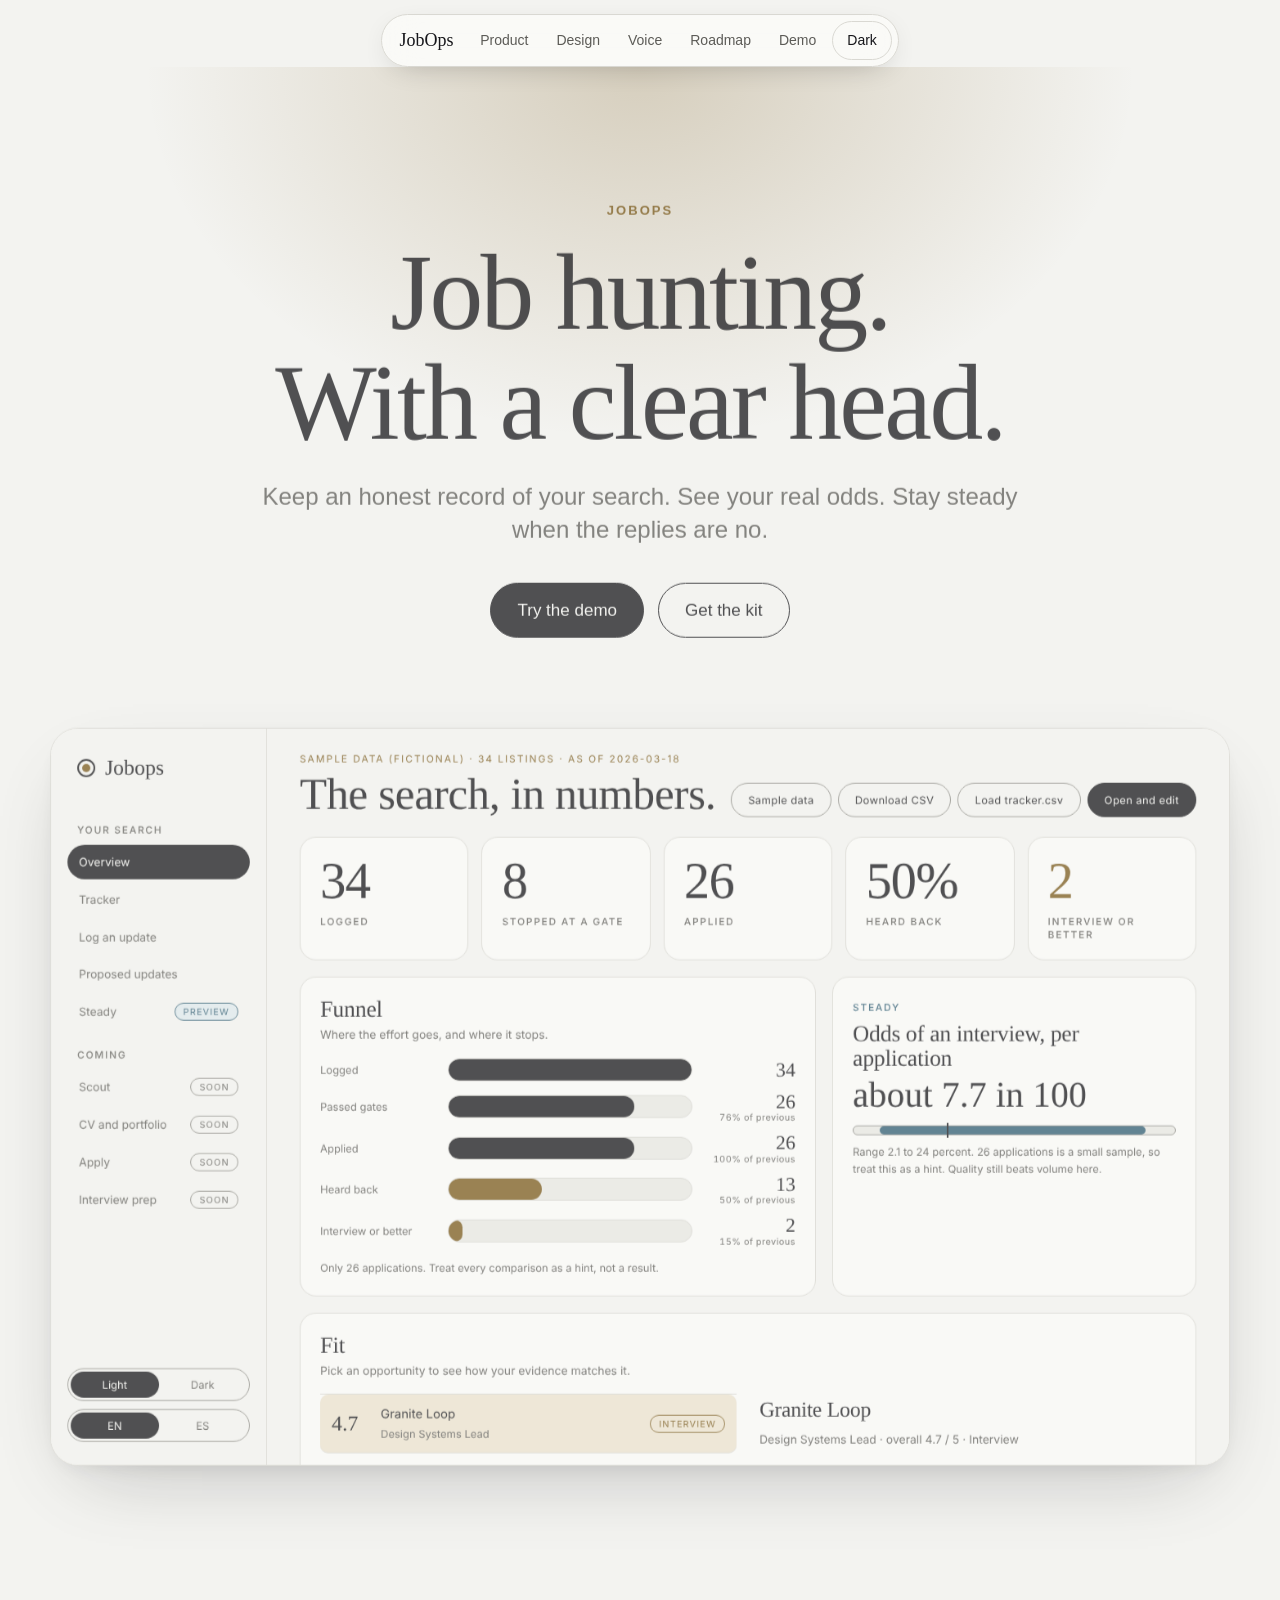
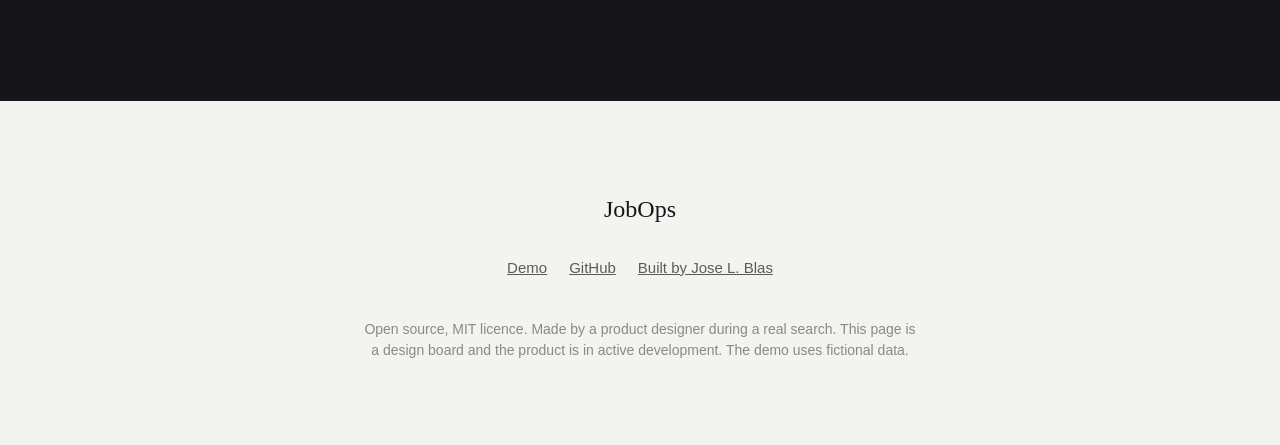
==== index.html @ a0f34b03 "Link the design page from the app and the site root  The design and story page was live but not link" ====
<!doctype html>
<html lang="en">
<head>
<meta charset="utf-8">
<meta name="viewport" content="width=device-width, initial-scale=1">
<title>JobOps</title>
<meta http-equiv="refresh" content="0; url=design/">
<link rel="canonical" href="design/">
</head>
<body>
<p><a href="design/">JobOps: design and story</a> · <a href="app/">Demo</a></p>
</body>
</html>
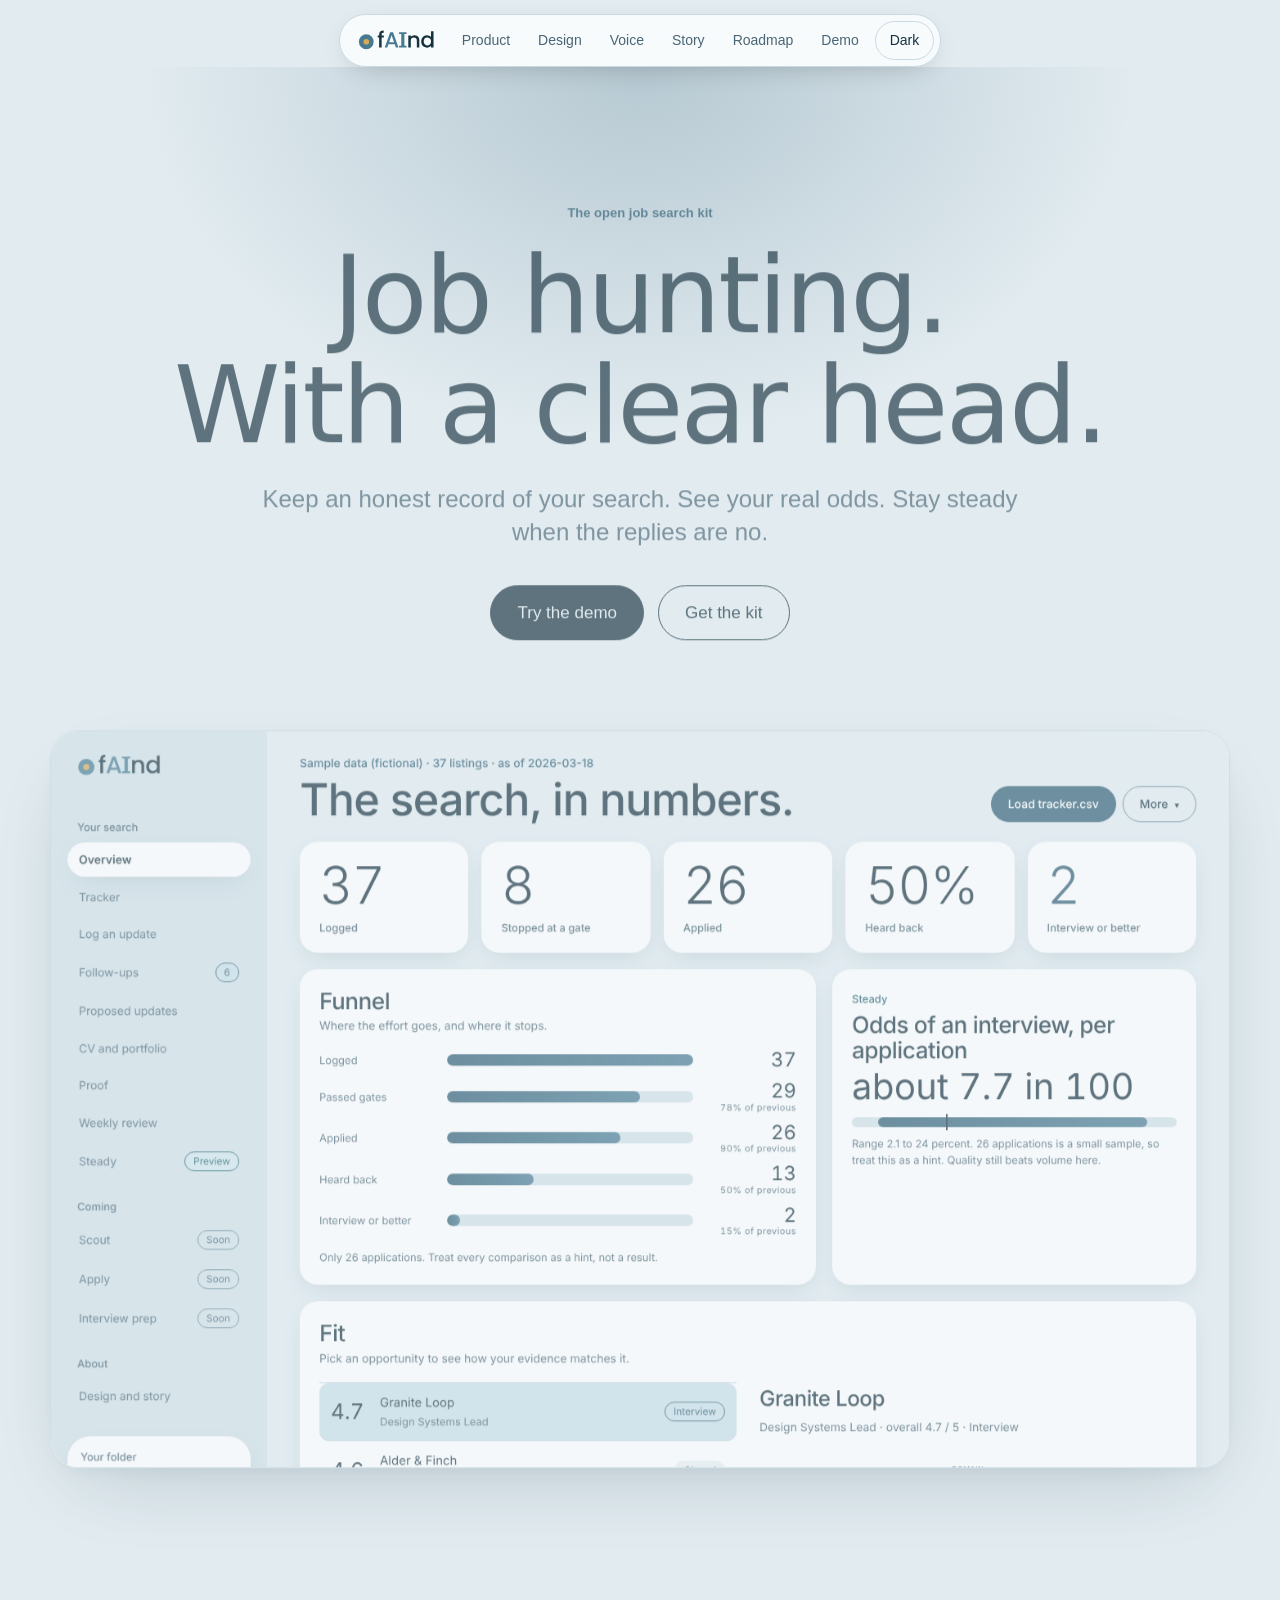
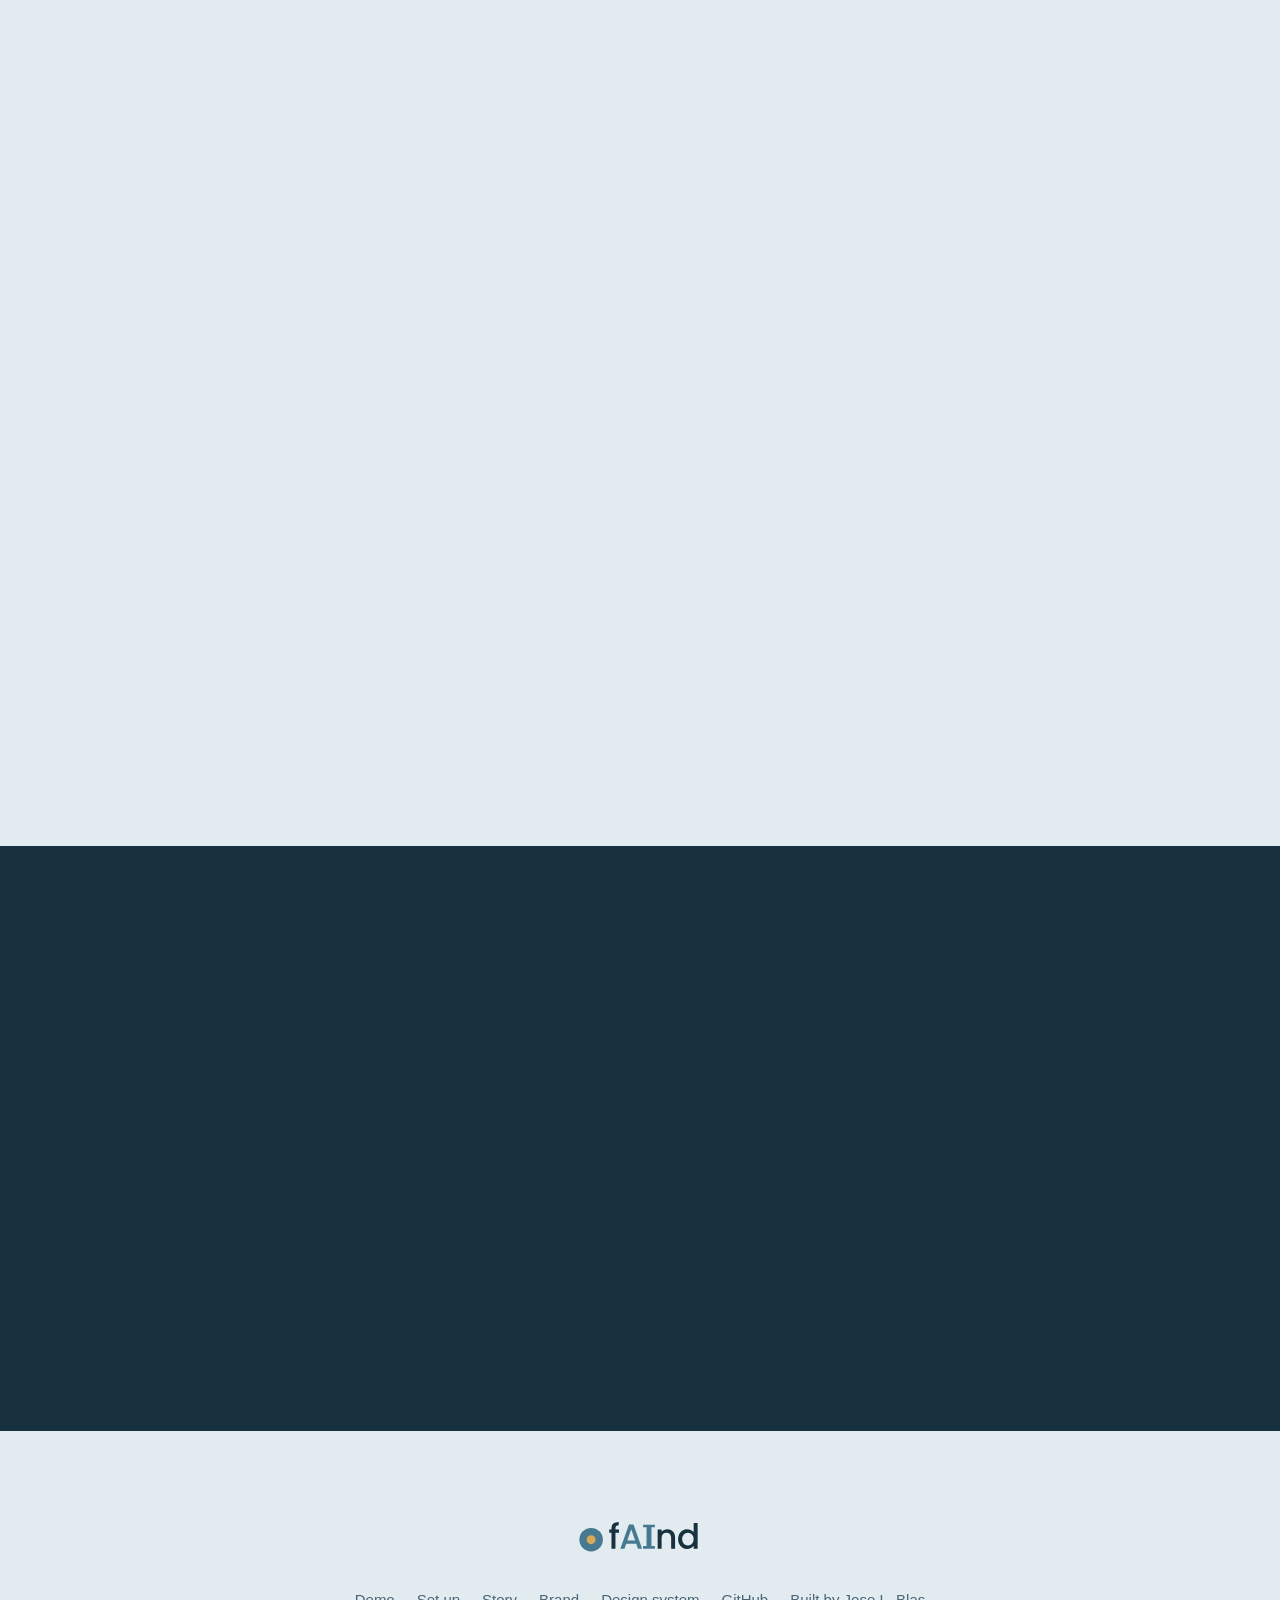
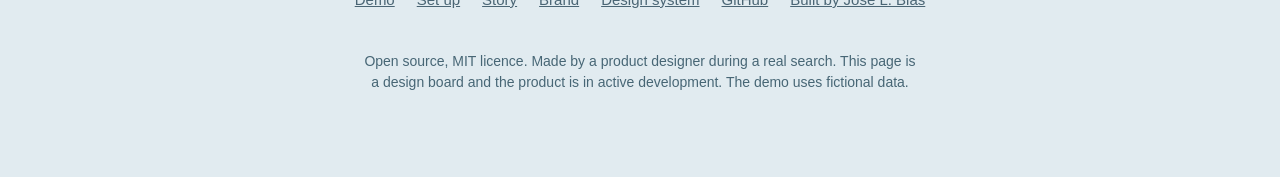
==== commit 2c611e3d: "Rebrand to fAInd: new palette across the product, wordmark and brand assets  New palette applied to " ====
--- a/index.html
+++ b/index.html
@@ -2,12 +2,13 @@
 <html lang="en">
 <head>
 <meta charset="utf-8">
+<link rel="icon" href="design/brand/assets/favicon.svg" type="image/svg+xml">
 <meta name="viewport" content="width=device-width, initial-scale=1">
-<title>JobOps</title>
+<title>fAInd</title>
 <meta http-equiv="refresh" content="0; url=design/">
 <link rel="canonical" href="design/">
 </head>
 <body>
-<p><a href="design/">JobOps: design and story</a> · <a href="app/">Demo</a></p>
+<p><a href="design/">fAInd: design and story</a> · <a href="app/">Demo</a></p>
 </body>
 </html>
